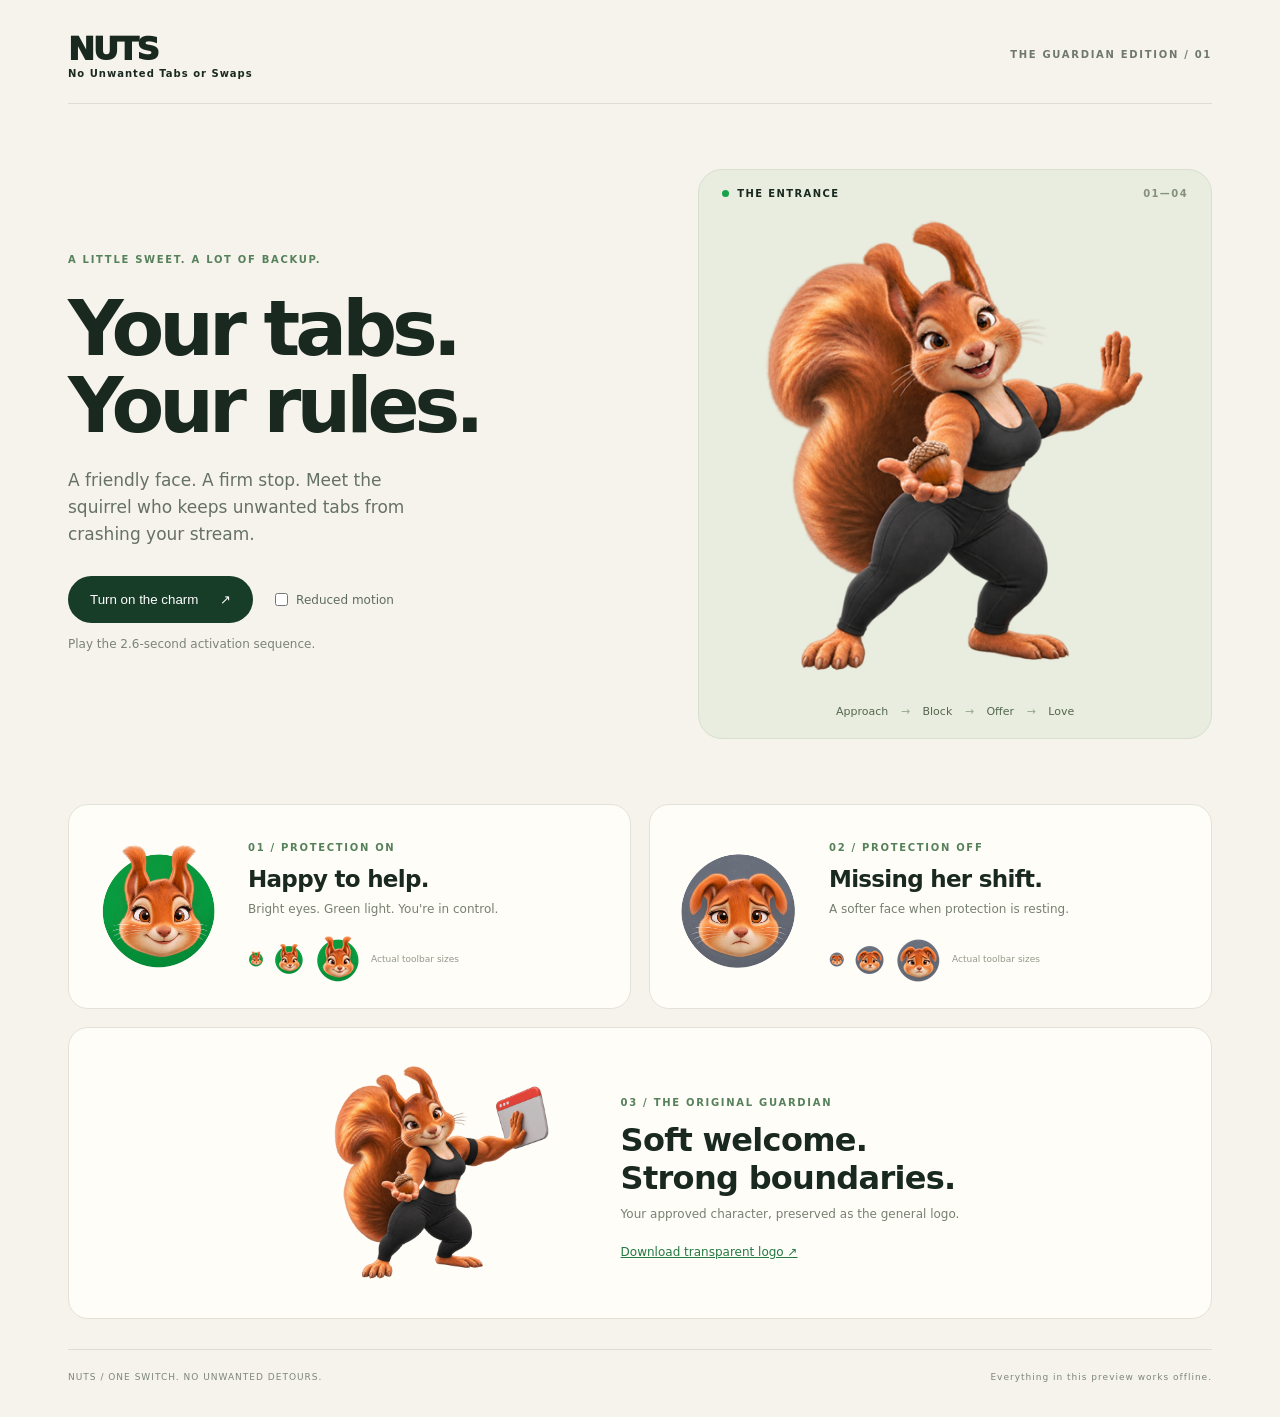
==== preview.html @ a16cb88e "Add the squirrel mascot, toolbar faces and an activation animation The toolbar shows a happy squirre" ====
<!doctype html>
<html lang="en">
<head>
  <meta charset="utf-8">
  <meta name="viewport" content="width=device-width,initial-scale=1">
  <title>NUTS — Meet your tab guardian</title>
  <link rel="stylesheet" href="preview.css">
  <script src="animation.js" defer></script>
  <script src="preview.js" defer></script>
</head>
<body>
  <main>
    <header><a class="brand" href="preview.html">NUTS<span>No Unwanted Tabs or Swaps</span></a><span class="edition">THE GUARDIAN EDITION / 01</span></header>
    <section class="hero">
      <div class="intro">
        <p class="eyebrow">A LITTLE SWEET. A LOT OF BACKUP.</p>
        <h1>Your tabs.<br>Your rules.</h1>
        <p class="description">A friendly face. A firm stop. Meet the squirrel who keeps unwanted tabs from crashing your stream.</p>
        <div class="actions"><button id="replay" type="button">Turn on the charm <span>↗</span></button><label><input id="reduced" type="checkbox"> Reduced motion</label></div>
        <p id="feedback" role="status">Play the 2.6-second activation sequence.</p>
      </div>
      <div class="demo">
        <div class="demo-top"><span class="dot"></span><span>THE ENTRANCE</span><span>01—04</span></div>
        <div class="stage" id="stage"><img id="poster" src="assets/animation/offer.png" alt="The NUTS squirrel offering you an acorn"></div>
        <p class="story">Approach <span>→</span> Block <span>→</span> Offer <span>→</span> Love</p>
      </div>
    </section>
    <section class="collection" aria-label="Brand assets">
      <article class="asset"><div class="asset-art"><img src="icons/on-512.png" alt="Happy squirrel on green"></div><div><p class="eyebrow">01 / PROTECTION ON</p><h2>Happy to help.</h2><p>Bright eyes. Green light. You're in control.</p><div class="sizes"><img src="icons/on-16.png" width="16" height="16" alt="16 pixel ON icon"><img src="icons/on-32.png" width="32" height="32" alt="32 pixel ON icon"><img src="icons/on-48.png" width="48" height="48" alt="48 pixel ON icon"><span>Actual toolbar sizes</span></div></div></article>
      <article class="asset"><div class="asset-art"><img src="icons/off-512.png" alt="Sad squirrel on grey"></div><div><p class="eyebrow">02 / PROTECTION OFF</p><h2>Missing her shift.</h2><p>A softer face when protection is resting.</p><div class="sizes"><img src="icons/off-16.png" width="16" height="16" alt="16 pixel OFF icon"><img src="icons/off-32.png" width="32" height="32" alt="32 pixel OFF icon"><img src="icons/off-48.png" width="48" height="48" alt="48 pixel OFF icon"><span>Actual toolbar sizes</span></div></div></article>
      <article class="asset logo"><div class="asset-art"><img src="assets/brand/nuts-logo-square.png" alt="Full NUTS squirrel logo in black sportswear"></div><div><p class="eyebrow">03 / THE ORIGINAL GUARDIAN</p><h2>Soft welcome.<br>Strong boundaries.</h2><p>Your approved character, preserved as the general logo.</p><a href="assets/brand/nuts-logo.png" download>Download transparent logo ↗</a></div></article>
    </section>
    <footer><span>NUTS / ONE SWITCH. NO UNWANTED DETOURS.</span><span>Everything in this preview works offline.</span></footer>
  </main>
</body>
</html>
---- preview.css ----
*{box-sizing:border-box}body{margin:0;background:#f6f3ec;color:#19291f;font-family:Inter,Segoe UI,system-ui,sans-serif}main{max-width:1240px;margin:auto;padding:30px 48px}header{display:flex;align-items:center;justify-content:space-between;border-bottom:1px solid #dcded4;padding-bottom:24px}.brand{font-size:32px;font-weight:950;letter-spacing:-2px;text-decoration:none;color:inherit}.brand span{display:block;font-size:10px;font-weight:600;letter-spacing:1px}.edition,.eyebrow{font-size:10px;font-weight:750;letter-spacing:1.7px}.edition{color:#6f786f}.hero{display:grid;grid-template-columns:1.1fr 1fr;gap:65px;align-items:center;padding:65px 0}.eyebrow{color:#56815b}h1{font-size:clamp(52px,6vw,82px);letter-spacing:-5px;line-height:1.01;margin:22px 0}p{line-height:1.6}.description{max-width:380px;font-size:17px;color:#667165}.actions{margin-top:28px;display:flex;align-items:center;gap:18px;flex-wrap:wrap}button{border:0;border-radius:40px;background:#173c28;color:white;font:600 14px inherit;padding:16px 22px;cursor:pointer}button span{margin-left:18px}button:hover{background:#24633e}button:focus-visible,a:focus-visible{outline:3px solid #e97d2e;outline-offset:5px}label{font-size:12px;color:#5e6c60;display:flex;align-items:center;gap:5px}input{accent-color:#16a34a}#feedback{font-size:12px;color:#7b837a}.demo{background:#e9eddf;border:1px solid #d8dfce;border-radius:24px;padding:18px 23px}.demo-top{display:flex;align-items:center;gap:8px;font-size:10px;letter-spacing:1.4px;font-weight:700}.demo-top span:last-child{margin-left:auto;color:#84907c}.dot{width:7px;height:7px;background:#16a34a;border-radius:100%}.stage{position:relative;width:100%;aspect-ratio:1;margin:14px 0 20px}#poster{width:100%;height:100%;object-fit:contain}.story{font-size:11px;text-align:center;margin:0;color:#53664e}.story span{padding:0 9px;color:#9aa88f}.collection{display:grid;grid-template-columns:1fr 1fr;gap:18px}.asset{background:#fffdf8;border:1px solid #e4e2d8;border-radius:20px;padding:25px;display:flex;gap:24px;align-items:center}.asset-art{width:130px;flex-shrink:0}.asset-art img{width:100%;display:block}h2{font-size:23px;letter-spacing:-.7px;margin:8px 0}.asset p:not(.eyebrow){font-size:12px;color:#768071;margin:6px 0}.sizes{display:flex;align-items:center;gap:9px;margin-top:15px}.sizes span{font-size:9px;color:#92998a}.logo{grid-column:1/-1;justify-content:center;gap:60px;margin-bottom:30px}.logo .asset-art{width:240px}.logo h2{font-size:32px}.logo a{display:inline-block;color:#247942;margin-top:15px;font-size:12px}footer{border-top:1px solid #dcded4;padding:22px 0 5px;display:flex;justify-content:space-between;gap:15px;font-size:9px;letter-spacing:1px;color:#7c8778}@media(max-width:760px){main{padding:24px}.edition{display:none}.hero{grid-template-columns:1fr;gap:25px;padding:35px 0}.intro{max-width:460px}h1{letter-spacing:-3px}.demo{max-width:430px;width:100%;justify-self:center}.collection{grid-template-columns:1fr}.asset{gap:16px;padding:18px}.asset-art{width:100px}.logo{grid-column:auto;gap:16px}.logo .asset-art{width:130px}.logo h2{font-size:23px}footer{flex-direction:column}.sizes span{display:none}}
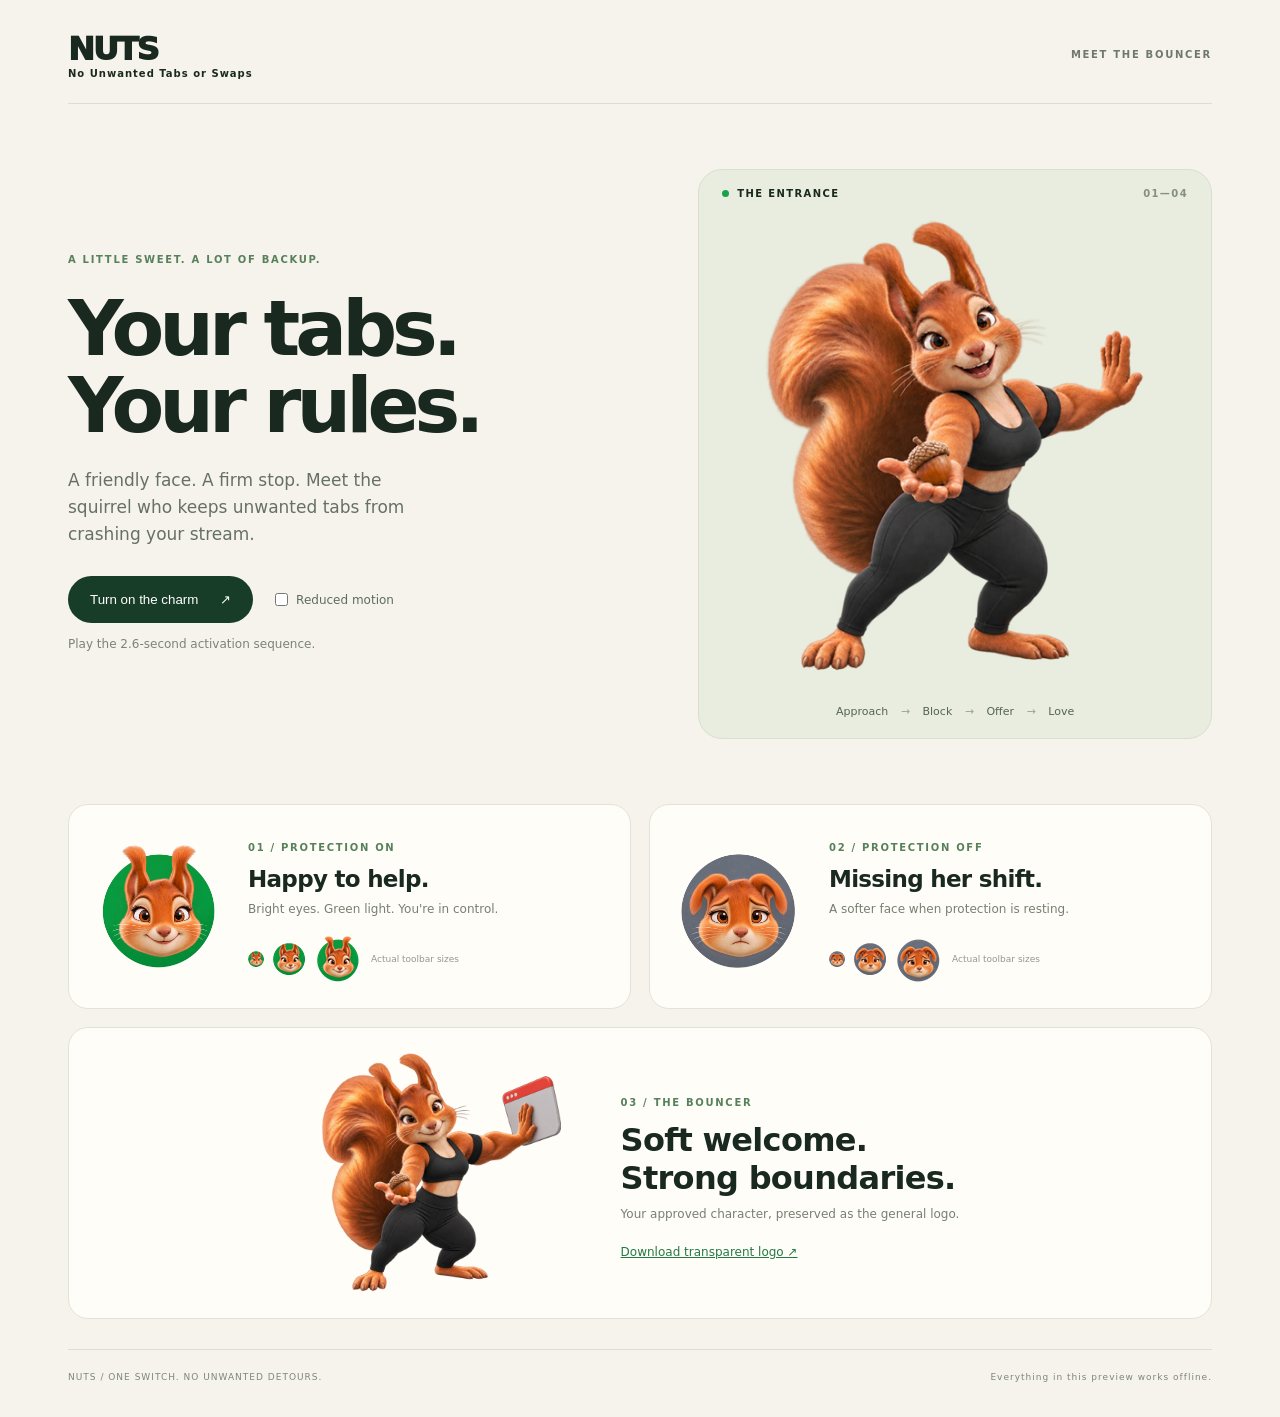
==== commit 4a96bb87: "Drop the 'guardian' name and slim the release zip The extension is NUTS: No Unwanted Tabs or Swaps e" ====
--- a/preview.html
+++ b/preview.html
@@ -3,14 +3,14 @@
 <head>
   <meta charset="utf-8">
   <meta name="viewport" content="width=device-width,initial-scale=1">
-  <title>NUTS — Meet your tab guardian</title>
+  <title>NUTS: No Unwanted Tabs or Swaps</title>
   <link rel="stylesheet" href="preview.css">
   <script src="animation.js" defer></script>
   <script src="preview.js" defer></script>
 </head>
 <body>
   <main>
-    <header><a class="brand" href="preview.html">NUTS<span>No Unwanted Tabs or Swaps</span></a><span class="edition">THE GUARDIAN EDITION / 01</span></header>
+    <header><a class="brand" href="preview.html">NUTS<span>No Unwanted Tabs or Swaps</span></a><span class="edition">MEET THE BOUNCER</span></header>
     <section class="hero">
       <div class="intro">
         <p class="eyebrow">A LITTLE SWEET. A LOT OF BACKUP.</p>
@@ -28,7 +28,7 @@
     <section class="collection" aria-label="Brand assets">
       <article class="asset"><div class="asset-art"><img src="icons/on-512.png" alt="Happy squirrel on green"></div><div><p class="eyebrow">01 / PROTECTION ON</p><h2>Happy to help.</h2><p>Bright eyes. Green light. You're in control.</p><div class="sizes"><img src="icons/on-16.png" width="16" height="16" alt="16 pixel ON icon"><img src="icons/on-32.png" width="32" height="32" alt="32 pixel ON icon"><img src="icons/on-48.png" width="48" height="48" alt="48 pixel ON icon"><span>Actual toolbar sizes</span></div></div></article>
       <article class="asset"><div class="asset-art"><img src="icons/off-512.png" alt="Sad squirrel on grey"></div><div><p class="eyebrow">02 / PROTECTION OFF</p><h2>Missing her shift.</h2><p>A softer face when protection is resting.</p><div class="sizes"><img src="icons/off-16.png" width="16" height="16" alt="16 pixel OFF icon"><img src="icons/off-32.png" width="32" height="32" alt="32 pixel OFF icon"><img src="icons/off-48.png" width="48" height="48" alt="48 pixel OFF icon"><span>Actual toolbar sizes</span></div></div></article>
-      <article class="asset logo"><div class="asset-art"><img src="assets/brand/nuts-logo-square.png" alt="Full NUTS squirrel logo in black sportswear"></div><div><p class="eyebrow">03 / THE ORIGINAL GUARDIAN</p><h2>Soft welcome.<br>Strong boundaries.</h2><p>Your approved character, preserved as the general logo.</p><a href="assets/brand/nuts-logo.png" download>Download transparent logo ↗</a></div></article>
+      <article class="asset logo"><div class="asset-art"><img src="assets/brand/nuts-logo-640.png" alt="Full NUTS squirrel logo in black sportswear"></div><div><p class="eyebrow">03 / THE BOUNCER</p><h2>Soft welcome.<br>Strong boundaries.</h2><p>Your approved character, preserved as the general logo.</p><a href="assets/brand/nuts-logo-640.png" download>Download transparent logo ↗</a></div></article>
     </section>
     <footer><span>NUTS / ONE SWITCH. NO UNWANTED DETOURS.</span><span>Everything in this preview works offline.</span></footer>
   </main>
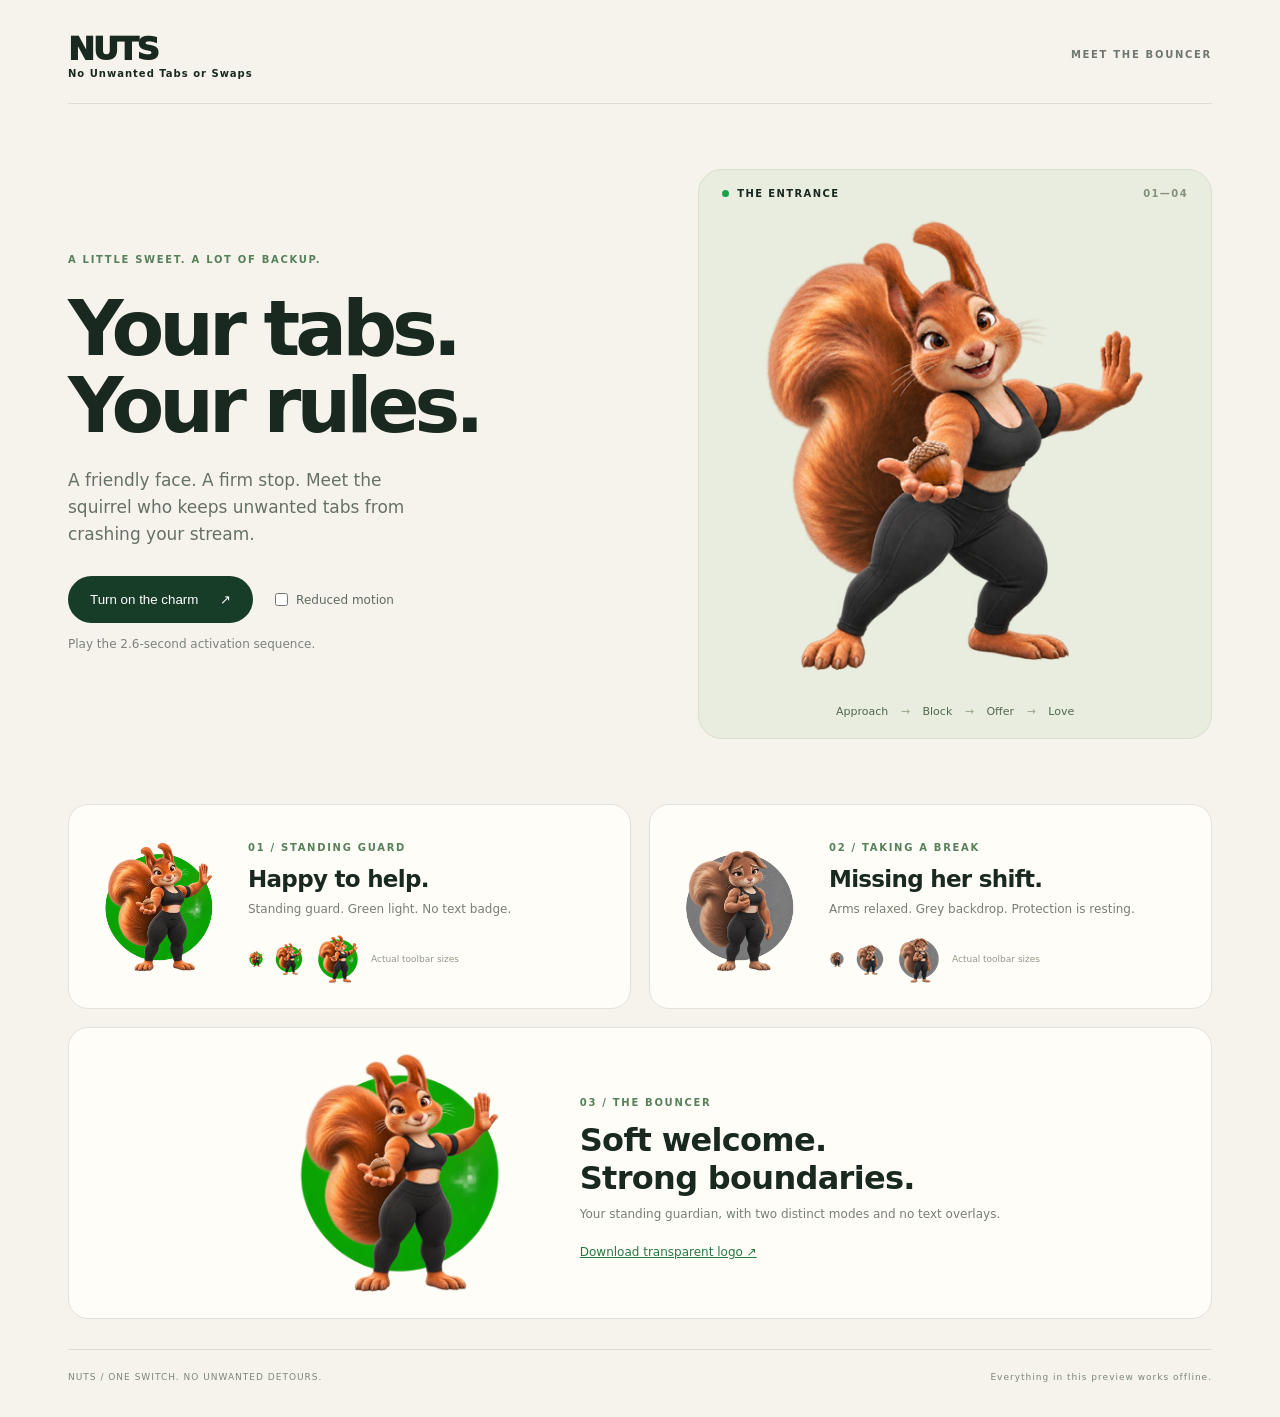
==== commit b945db9b: "OK" ====
--- a/preview.html
+++ b/preview.html
@@ -26,9 +26,9 @@
       </div>
     </section>
     <section class="collection" aria-label="Brand assets">
-      <article class="asset"><div class="asset-art"><img src="icons/on-512.png" alt="Happy squirrel on green"></div><div><p class="eyebrow">01 / PROTECTION ON</p><h2>Happy to help.</h2><p>Bright eyes. Green light. You're in control.</p><div class="sizes"><img src="icons/on-16.png" width="16" height="16" alt="16 pixel ON icon"><img src="icons/on-32.png" width="32" height="32" alt="32 pixel ON icon"><img src="icons/on-48.png" width="48" height="48" alt="48 pixel ON icon"><span>Actual toolbar sizes</span></div></div></article>
-      <article class="asset"><div class="asset-art"><img src="icons/off-512.png" alt="Sad squirrel on grey"></div><div><p class="eyebrow">02 / PROTECTION OFF</p><h2>Missing her shift.</h2><p>A softer face when protection is resting.</p><div class="sizes"><img src="icons/off-16.png" width="16" height="16" alt="16 pixel OFF icon"><img src="icons/off-32.png" width="32" height="32" alt="32 pixel OFF icon"><img src="icons/off-48.png" width="48" height="48" alt="48 pixel OFF icon"><span>Actual toolbar sizes</span></div></div></article>
-      <article class="asset logo"><div class="asset-art"><img src="assets/brand/nuts-logo-640.png" alt="Full NUTS squirrel logo in black sportswear"></div><div><p class="eyebrow">03 / THE BOUNCER</p><h2>Soft welcome.<br>Strong boundaries.</h2><p>Your approved character, preserved as the general logo.</p><a href="assets/brand/nuts-logo-640.png" download>Download transparent logo ↗</a></div></article>
+      <article class="asset"><div class="asset-art"><img src="icons/on-512.png" alt="Standing squirrel with raised stop hand on green"></div><div><p class="eyebrow">01 / STANDING GUARD</p><h2>Happy to help.</h2><p>Standing guard. Green light. No text badge.</p><div class="sizes"><img src="icons/on-16.png" width="16" height="16" alt="16 pixel guarding icon"><img src="icons/on-32.png" width="32" height="32" alt="32 pixel guarding icon"><img src="icons/on-48.png" width="48" height="48" alt="48 pixel guarding icon"><span>Actual toolbar sizes</span></div></div></article>
+      <article class="asset"><div class="asset-art"><img src="icons/off-512.png" alt="Standing squirrel with lowered arm on grey"></div><div><p class="eyebrow">02 / TAKING A BREAK</p><h2>Missing her shift.</h2><p>Arms relaxed. Grey backdrop. Protection is resting.</p><div class="sizes"><img src="icons/off-16.png" width="16" height="16" alt="16 pixel resting icon"><img src="icons/off-32.png" width="32" height="32" alt="32 pixel resting icon"><img src="icons/off-48.png" width="48" height="48" alt="48 pixel resting icon"><span>Actual toolbar sizes</span></div></div></article>
+      <article class="asset logo"><div class="asset-art"><img src="assets/brand/nuts-standing-on.png" alt="Full NUTS squirrel logo in black sportswear"></div><div><p class="eyebrow">03 / THE BOUNCER</p><h2>Soft welcome.<br>Strong boundaries.</h2><p>Your standing guardian, with two distinct modes and no text overlays.</p><a href="assets/brand/nuts-standing-on.png" download>Download transparent logo ↗</a></div></article>
     </section>
     <footer><span>NUTS / ONE SWITCH. NO UNWANTED DETOURS.</span><span>Everything in this preview works offline.</span></footer>
   </main>
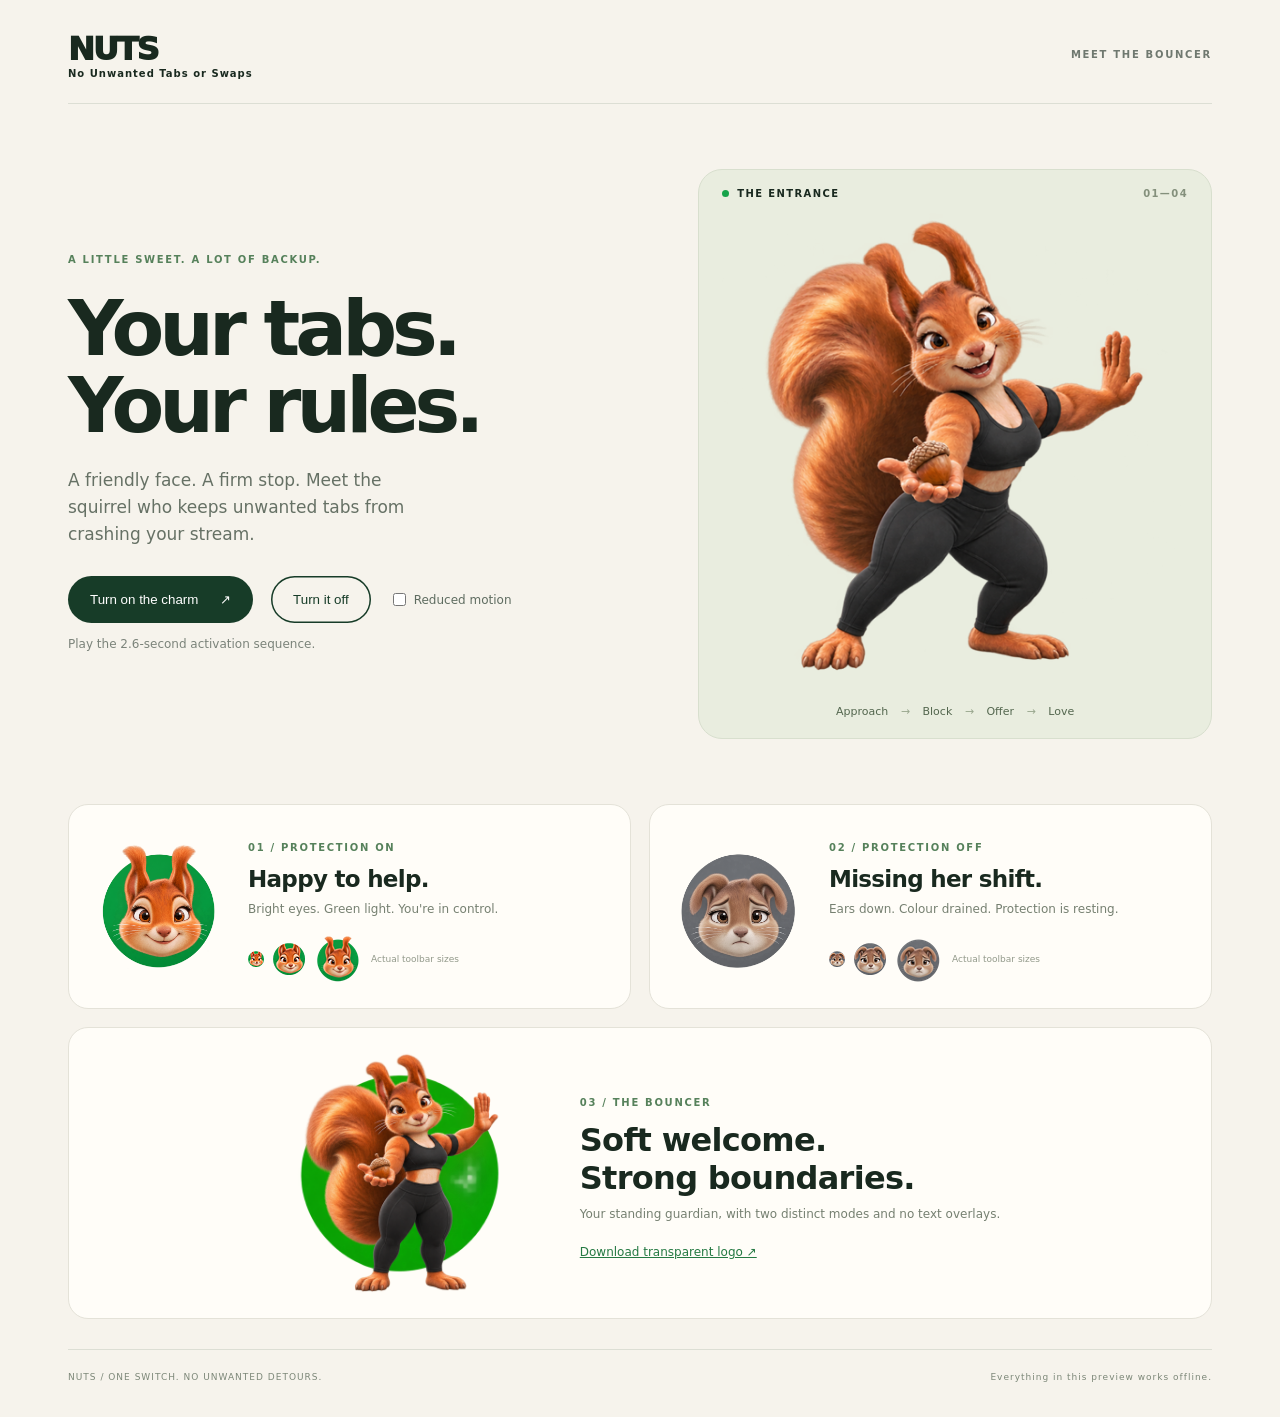
==== commit d3347b21: "Add a switch-off animation Switching NUTS off from the toolbar now plays a 2.4-second animation in t" ====
--- a/preview.html
+++ b/preview.html
@@ -16,7 +16,7 @@
         <p class="eyebrow">A LITTLE SWEET. A LOT OF BACKUP.</p>
         <h1>Your tabs.<br>Your rules.</h1>
         <p class="description">A friendly face. A firm stop. Meet the squirrel who keeps unwanted tabs from crashing your stream.</p>
-        <div class="actions"><button id="replay" type="button">Turn on the charm <span>↗</span></button><label><input id="reduced" type="checkbox"> Reduced motion</label></div>
+        <div class="actions"><button id="replay" type="button">Turn on the charm <span>↗</span></button><button id="replay-off" type="button">Turn it off</button><label><input id="reduced" type="checkbox"> Reduced motion</label></div>
         <p id="feedback" role="status">Play the 2.6-second activation sequence.</p>
       </div>
       <div class="demo">
@@ -26,8 +26,8 @@
       </div>
     </section>
     <section class="collection" aria-label="Brand assets">
-      <article class="asset"><div class="asset-art"><img src="icons/on-512.png" alt="Standing squirrel with raised stop hand on green"></div><div><p class="eyebrow">01 / STANDING GUARD</p><h2>Happy to help.</h2><p>Standing guard. Green light. No text badge.</p><div class="sizes"><img src="icons/on-16.png" width="16" height="16" alt="16 pixel guarding icon"><img src="icons/on-32.png" width="32" height="32" alt="32 pixel guarding icon"><img src="icons/on-48.png" width="48" height="48" alt="48 pixel guarding icon"><span>Actual toolbar sizes</span></div></div></article>
-      <article class="asset"><div class="asset-art"><img src="icons/off-512.png" alt="Standing squirrel with lowered arm on grey"></div><div><p class="eyebrow">02 / TAKING A BREAK</p><h2>Missing her shift.</h2><p>Arms relaxed. Grey backdrop. Protection is resting.</p><div class="sizes"><img src="icons/off-16.png" width="16" height="16" alt="16 pixel resting icon"><img src="icons/off-32.png" width="32" height="32" alt="32 pixel resting icon"><img src="icons/off-48.png" width="48" height="48" alt="48 pixel resting icon"><span>Actual toolbar sizes</span></div></div></article>
+      <article class="asset"><div class="asset-art"><img src="icons/on-512.png" alt="Happy squirrel face on green"></div><div><p class="eyebrow">01 / PROTECTION ON</p><h2>Happy to help.</h2><p>Bright eyes. Green light. You're in control.</p><div class="sizes"><img src="icons/on-16.png" width="16" height="16" alt="16 pixel ON icon"><img src="icons/on-32.png" width="32" height="32" alt="32 pixel ON icon"><img src="icons/on-48.png" width="48" height="48" alt="48 pixel ON icon"><span>Actual toolbar sizes</span></div></div></article>
+      <article class="asset"><div class="asset-art"><img src="icons/off-512.png" alt="Sad, greyed squirrel face on grey"></div><div><p class="eyebrow">02 / PROTECTION OFF</p><h2>Missing her shift.</h2><p>Ears down. Colour drained. Protection is resting.</p><div class="sizes"><img src="icons/off-16.png" width="16" height="16" alt="16 pixel OFF icon"><img src="icons/off-32.png" width="32" height="32" alt="32 pixel OFF icon"><img src="icons/off-48.png" width="48" height="48" alt="48 pixel OFF icon"><span>Actual toolbar sizes</span></div></div></article>
       <article class="asset logo"><div class="asset-art"><img src="assets/brand/nuts-standing-on.png" alt="Full NUTS squirrel logo in black sportswear"></div><div><p class="eyebrow">03 / THE BOUNCER</p><h2>Soft welcome.<br>Strong boundaries.</h2><p>Your standing guardian, with two distinct modes and no text overlays.</p><a href="assets/brand/nuts-standing-on.png" download>Download transparent logo ↗</a></div></article>
     </section>
     <footer><span>NUTS / ONE SWITCH. NO UNWANTED DETOURS.</span><span>Everything in this preview works offline.</span></footer>
--- a/preview.css
+++ b/preview.css
@@ -1 +1,2 @@
 *{box-sizing:border-box}body{margin:0;background:#f6f3ec;color:#19291f;font-family:Inter,Segoe UI,system-ui,sans-serif}main{max-width:1240px;margin:auto;padding:30px 48px}header{display:flex;align-items:center;justify-content:space-between;border-bottom:1px solid #dcded4;padding-bottom:24px}.brand{font-size:32px;font-weight:950;letter-spacing:-2px;text-decoration:none;color:inherit}.brand span{display:block;font-size:10px;font-weight:600;letter-spacing:1px}.edition,.eyebrow{font-size:10px;font-weight:750;letter-spacing:1.7px}.edition{color:#6f786f}.hero{display:grid;grid-template-columns:1.1fr 1fr;gap:65px;align-items:center;padding:65px 0}.eyebrow{color:#56815b}h1{font-size:clamp(52px,6vw,82px);letter-spacing:-5px;line-height:1.01;margin:22px 0}p{line-height:1.6}.description{max-width:380px;font-size:17px;color:#667165}.actions{margin-top:28px;display:flex;align-items:center;gap:18px;flex-wrap:wrap}button{border:0;border-radius:40px;background:#173c28;color:white;font:600 14px inherit;padding:16px 22px;cursor:pointer}button span{margin-left:18px}button:hover{background:#24633e}button:focus-visible,a:focus-visible{outline:3px solid #e97d2e;outline-offset:5px}label{font-size:12px;color:#5e6c60;display:flex;align-items:center;gap:5px}input{accent-color:#16a34a}#feedback{font-size:12px;color:#7b837a}.demo{background:#e9eddf;border:1px solid #d8dfce;border-radius:24px;padding:18px 23px}.demo-top{display:flex;align-items:center;gap:8px;font-size:10px;letter-spacing:1.4px;font-weight:700}.demo-top span:last-child{margin-left:auto;color:#84907c}.dot{width:7px;height:7px;background:#16a34a;border-radius:100%}.stage{position:relative;width:100%;aspect-ratio:1;margin:14px 0 20px}#poster{width:100%;height:100%;object-fit:contain}.story{font-size:11px;text-align:center;margin:0;color:#53664e}.story span{padding:0 9px;color:#9aa88f}.collection{display:grid;grid-template-columns:1fr 1fr;gap:18px}.asset{background:#fffdf8;border:1px solid #e4e2d8;border-radius:20px;padding:25px;display:flex;gap:24px;align-items:center}.asset-art{width:130px;flex-shrink:0}.asset-art img{width:100%;display:block}h2{font-size:23px;letter-spacing:-.7px;margin:8px 0}.asset p:not(.eyebrow){font-size:12px;color:#768071;margin:6px 0}.sizes{display:flex;align-items:center;gap:9px;margin-top:15px}.sizes span{font-size:9px;color:#92998a}.logo{grid-column:1/-1;justify-content:center;gap:60px;margin-bottom:30px}.logo .asset-art{width:240px}.logo h2{font-size:32px}.logo a{display:inline-block;color:#247942;margin-top:15px;font-size:12px}footer{border-top:1px solid #dcded4;padding:22px 0 5px;display:flex;justify-content:space-between;gap:15px;font-size:9px;letter-spacing:1px;color:#7c8778}@media(max-width:760px){main{padding:24px}.edition{display:none}.hero{grid-template-columns:1fr;gap:25px;padding:35px 0}.intro{max-width:460px}h1{letter-spacing:-3px}.demo{max-width:430px;width:100%;justify-self:center}.collection{grid-template-columns:1fr}.asset{gap:16px;padding:18px}.asset-art{width:100px}.logo{grid-column:auto;gap:16px}.logo .asset-art{width:130px}.logo h2{font-size:23px}footer{flex-direction:column}.sizes span{display:none}}
+#replay-off{background:transparent;color:#173c28;box-shadow:inset 0 0 0 1.5px #173c28}#replay-off:hover{background:#e9eddf}
